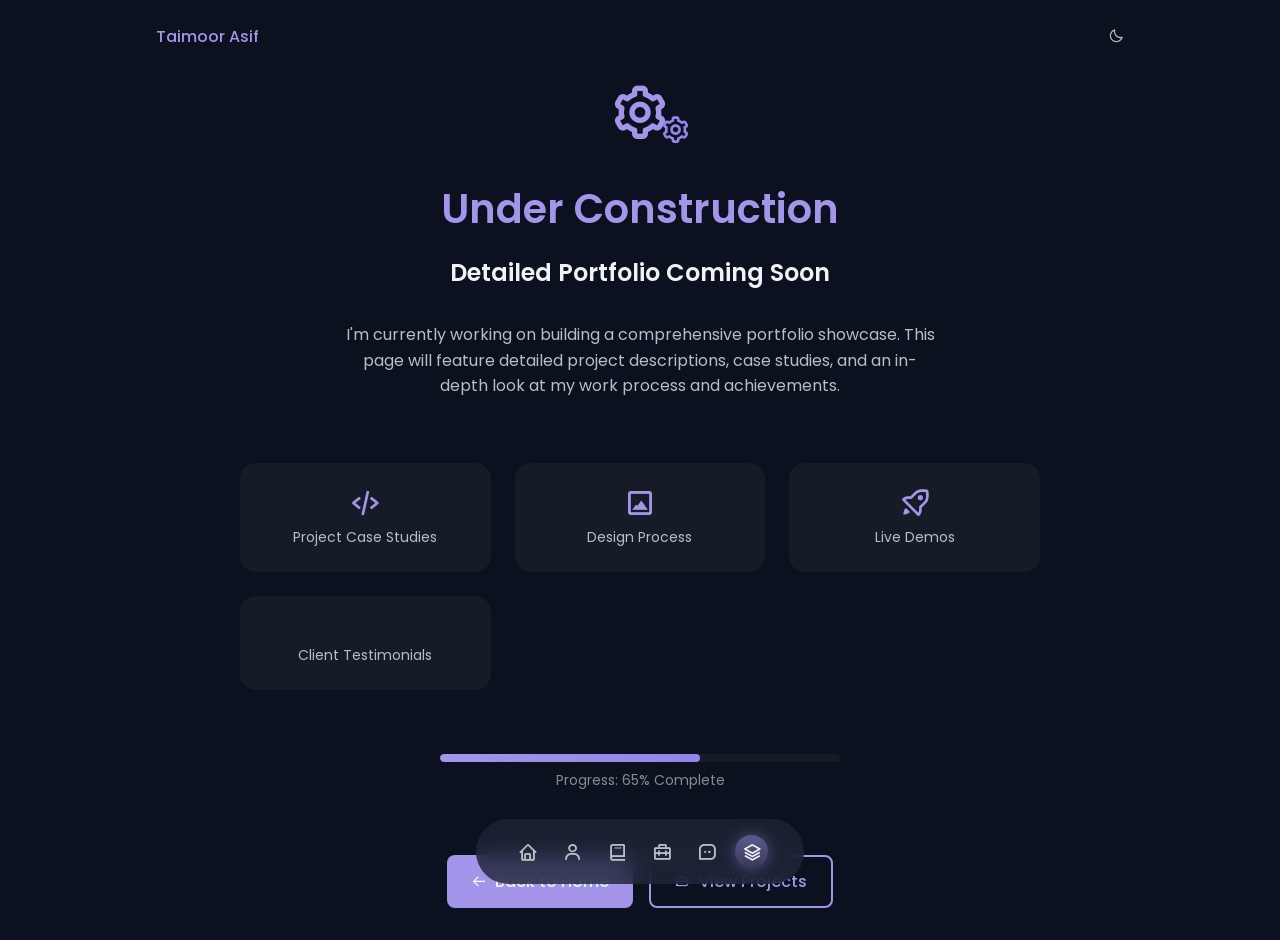
==== under-construction.html @ b2de9fee "undercunstruction page now" ====
<!DOCTYPE html>
<html lang="en">

<head>
    <meta charset="UTF-8">
    <meta name="viewport" content="width=device-width, initial-scale=1.0">

    <!--=============== FAVICON ===============-->
    <link rel="apple-touch-icon" sizes="180x180" href="assets/favicons/apple-touch-icon.png">
    <link rel="icon" type="image/png" sizes="32x32" href="assets/favicons/favicon-32x32.png">
    <link rel="icon" type="image/png" sizes="16x16" href="assets/favicons/favicon-16x16.png">
    <link rel="manifest" href="assets/favicons/site.webmanifest">
    <link rel="mask-icon" href="assets/favicons/safari-pinned-tab.svg" color="#5bbad5">
    <link rel="shortcut icon" href="assets/favicons/favicon.png">
    <meta name="msapplication-TileColor" content="#da532c">
    <meta name="msapplication-config" content="assets/favicons/browserconfig.xml">
    <meta name="theme-color" content="#a789d4">

    <!--=============== BOXICONS ===============-->
    <link href='https://unpkg.com/boxicons@2.1.2/css/boxicons.min.css' rel='stylesheet'>

    <!--=============== CSS ===============-->
    <link rel="stylesheet" href="assets/css/styles.css">

    <title>Under Construction - Taimoor's Portfolio</title>
    
    <style>
        /* Under Construction Page Specific Styles */
        .construction-container {
            min-height: 100vh;
            display: flex;
            flex-direction: column;
            justify-content: center;
            align-items: center;
            padding: 2rem;
            text-align: center;
            background: var(--body-color);
        }

        .construction-icon {
            font-size: 8rem;
            color: var(--first-color);
            margin-bottom: 2rem;
            animation: pulse 2s ease-in-out infinite;
        }

        @keyframes pulse {
            0%, 100% {
                transform: scale(1);
                opacity: 1;
            }
            50% {
                transform: scale(1.1);
                opacity: 0.8;
            }
        }

        .construction-title {
            font-size: var(--biggest-font-size);
            color: var(--first-color);
            margin-bottom: 1rem;
        }

        .construction-subtitle {
            font-size: var(--h2-font-size);
            color: var(--title-color);
            margin-bottom: 2rem;
        }

        .construction-description {
            font-size: var(--normal-font-size);
            color: var(--text-color);
            max-width: 600px;
            margin-bottom: 2rem;
            line-height: 1.6;
        }

        .construction-features {
            display: grid;
            grid-template-columns: repeat(auto-fit, minmax(200px, 1fr));
            gap: 1.5rem;
            margin: 2rem 0;
            width: 100%;
            max-width: 800px;
        }

        .construction-feature {
            background: var(--container-color);
            padding: 1.5rem;
            border-radius: 1rem;
            text-align: center;
            transition: 0.3s;
        }

        .construction-feature:hover {
            transform: translateY(-5px);
            box-shadow: 0 4px 16px hsla(var(--first-hue), var(--sat), var(--lig), 0.2);
        }

        .construction-feature-icon {
            font-size: 2rem;
            color: var(--first-color);
            margin-bottom: 0.5rem;
        }

        .construction-feature-text {
            font-size: var(--small-font-size);
            color: var(--text-color);
        }

        .construction-progress {
            width: 100%;
            max-width: 400px;
            margin: 2rem 0;
        }

        .progress-bar {
            width: 100%;
            height: 8px;
            background: var(--container-color);
            border-radius: 4px;
            overflow: hidden;
            margin-bottom: 0.5rem;
        }

        .progress-fill {
            height: 100%;
            background: linear-gradient(90deg, var(--first-color), var(--first-color-alt));
            border-radius: 4px;
            animation: progress 2s ease-out forwards;
        }

        @keyframes progress {
            from {
                width: 0%;
            }
            to {
                width: 65%;
            }
        }

        .progress-text {
            font-size: var(--small-font-size);
            color: var(--text-color-light);
        }

        .construction-buttons {
            display: flex;
            gap: 1rem;
            flex-wrap: wrap;
            justify-content: center;
            margin-top: 2rem;
        }

        .back-button {
            display: inline-flex;
            align-items: center;
            gap: 0.5rem;
            padding: 0.75rem 1.5rem;
            background: var(--first-color);
            color: var(--title-color);
            border-radius: 0.5rem;
            font-weight: var(--font-medium);
            transition: 0.3s;
        }

        .back-button:hover {
            background: var(--first-color-alt);
            transform: translateY(-2px);
        }

        .contact-button {
            display: inline-flex;
            align-items: center;
            gap: 0.5rem;
            padding: 0.75rem 1.5rem;
            background: transparent;
            color: var(--first-color);
            border: 2px solid var(--first-color);
            border-radius: 0.5rem;
            font-weight: var(--font-medium);
            transition: 0.3s;
        }

        .contact-button:hover {
            background: var(--first-color);
            color: var(--title-color);
        }

        /* Gear animation */
        .gear-container {
            position: relative;
            margin-bottom: 2rem;
        }

        .gear {
            font-size: 4rem;
            color: var(--first-color);
            animation: rotate 4s linear infinite;
        }

        .gear-small {
            font-size: 2rem;
            color: var(--first-color-alt);
            position: absolute;
            top: 50%;
            right: -20px;
            animation: rotate-reverse 3s linear infinite;
        }

        @keyframes rotate {
            from {
                transform: rotate(0deg);
            }
            to {
                transform: rotate(360deg);
            }
        }

        @keyframes rotate-reverse {
            from {
                transform: rotate(360deg);
            }
            to {
                transform: rotate(0deg);
            }
        }

        /* Responsive */
        @media screen and (max-width: 768px) {
            .construction-icon {
                font-size: 5rem;
            }

            .construction-title {
                font-size: var(--h1-font-size);
            }

            .construction-features {
                grid-template-columns: 1fr;
            }
        }
    </style>
</head>

<body>
    <!--=============== HEADER ===============-->
    <header class="header" id="header">
        <nav class="nav container">
            <a href="index.html" class="nav__logo">Taimoor Asif</a>

            <div class="nav__menu">
                <ul class="nav__list">
                    <li class="nav__item">
                        <a href="index.html" class="nav__link">
                            <i class='bx bx-home'></i>
                        </a>
                    </li>

                    <li class="nav__item">
                        <a href="index.html#about" class="nav__link">
                            <i class='bx bx-user'></i>
                        </a>
                    </li>

                    <li class="nav__item">
                        <a href="index.html#skills" class="nav__link">
                            <i class='bx bx-book'></i>
                        </a>
                    </li>

                    <li class="nav__item">
                        <a href="index.html#work" class="nav__link">
                            <i class='bx bx-briefcase-alt-2'></i>
                        </a>
                    </li>
                    
                    <li class="nav__item">
                        <a href="index.html#contact" class="nav__link">
                            <i class='bx bx-message-square-dots'></i>
                        </a>
                    </li>

                    <li class="nav__item">
                        <a href="detail-portfolio.html" class="nav__link active-link">
                            <i class='bx bx-layer'></i>
                        </a>
                    </li>
                </ul>
            </div>

            <!--=============== theme change button ===============-->
            <i class='bx bx-moon change-theme change-theme-button' id="theme-button"></i>

        </nav>
    </header>

    <div class="construction-container" style="padding-top: 5rem;">
        <div class="gear-container">
            <i class='bx bx-cog gear'></i>
            <i class='bx bx-cog gear-small'></i>
        </div>

        <h1 class="construction-title">Under Construction</h1>
        <h2 class="construction-subtitle">Detailed Portfolio Coming Soon</h2>

        <p class="construction-description">
            I'm currently working on building a comprehensive portfolio showcase. This page will feature detailed project descriptions, case studies, and an in-depth look at my work process and achievements.
        </p>

        <div class="construction-features">
            <div class="construction-feature">
                <i class='bx bx-code-alt construction-feature-icon'></i>
                <p class="construction-feature-text">Project Case Studies</p>
            </div>
            <div class="construction-feature">
                <i class='bx bx-image-alt construction-feature-icon'></i>
                <p class="construction-feature-text">Design Process</p>
            </div>
            <div class="construction-feature">
                <i class='bx bx-rocket construction-feature-icon'></i>
                <p class="construction-feature-text">Live Demos</p>
            </div>
            <div class="construction-feature">
                <i class='bx bx-testimonial construction-feature-icon'></i>
                <p class="construction-feature-text">Client Testimonials</p>
            </div>
        </div>

        <div class="construction-progress">
            <div class="progress-bar">
                <div class="progress-fill"></div>
            </div>
            <p class="progress-text">Progress: 65% Complete</p>
        </div>

        <div class="construction-buttons">
            <a href="index.html" class="back-button">
                <i class='bx bx-arrow-back'></i>
                Back to Home
            </a>
            <a href="index.html#work" class="contact-button">
                <i class='bx bx-folder-open'></i>
                View Projects
            </a>
        </div>
    </div>

    <!--=============== SWIPER JS ===============-->
    <script src="assets/js/scrollreveal.min.js"></script>
    <script src="assets/js/swiper-bundle.min.js"></script>
    <script src="assets/js/mixitup.min.js"></script>

    <!--=============== MAIN JS ===============-->
    <script src="assets/js/main.js"></script>
</body>

</html>
---- assets/css/styles.css ----
/*=============== GOOGLE FONTS ===============*/
@import url("https://fonts.googleapis.com/css2?family=Poppins:wght@400;500;600&display=swap");

/*=============== VARIABLES CSS ===============*/
:root {
  --header-height: 3.5rem;

  /*========== Colors ==========*/
  /*Color mode HSL(hue, saturation, lightness)*/
  /*   
        Purple: hsl(250, 66%, 75%)
        Blue: hsl(207, 90%, 72%)
        Pink: hsl(356, 66%, 75%)
        Teal: hsl(174, 63%, 62%)
  */
  --first-hue: 250;
  --sat: 66%;
  --lig: 75%;
  --second-hue: 219;
  --first-color: hsl(var(--first-hue), var(--sat), var(--lig));
  --first-color-alt: hsl(var(--first-hue), var(--sat), 71%); /* -4% */
  --title-color: hsl(var(--second-hue), 15%, 95%);
  --text-color: hsl(var(--second-hue), 8%, 75%);
  --text-color-light: hsl(var(--second-hue), 4%, 55%);
  --body-color: hsl(var(--second-hue), 48%, 8%);
  --container-color: hsl(var(--second-hue), 32%, 12%);

  /*========== Font and typography ==========*/
  /*.5rem = 8px | 1rem = 16px ...*/
  --body-font: "Poppins", sans-serif;
  --biggest-font-size: 1.75rem;
  --h1-font-size: 1.5rem;
  --h2-font-size: 1.25rem;
  --h3-font-size: 1rem;
  --normal-font-size: 0.938rem;
  --small-font-size: 0.813rem;
  --smaller-font-size: 0.75rem;
  --tiny-font-size: 0.625rem;

  /*========== Font weight ==========*/
  --font-medium: 500;
  --font-semibold: 600;

  /*========== z index ==========*/
  --z-tooltip: 10;
  --z-fixed: 100;
  --z-modal: 1000;
}

/* Responsive typography */
@media screen and (min-width: 968px) {
  :root {
    --biggest-font-size: 2.5rem;
    --h1-font-size: 2.25rem;
    --h2-font-size: 1.5rem;
    --h3-font-size: 1.25rem;
    --normal-font-size: 1rem;
    --small-font-size: 0.875rem;
    --smaller-font-size: 0.813rem;
  }
}

/*=============== BASE ===============*/
* {
  box-sizing: border-box;
  padding: 0;
  margin: 0;
}

html {
  scroll-behavior: smooth;
}

body,
button,
input,
textarea {
  font-family: var(--body-font);
  font-size: var(--normal-font-size);
}

body {
  background-color: var(--body-color);
  color: var(--text-color);
  transition: 0.4s; /* for light mode animation */
}

h1,
h2,
h3 {
  color: var(--title-color);
  font-weight: var(--font-semibold);
}

ul {
  list-style: none;
}

a {
  text-decoration: none;
}

button {
  cursor: pointer;
  border: none;
  outline: none;
}

img {
  max-width: 100%;
  height: auto;
}

/*=============== THEME ===============*/
.change__theme {
  font-size: 1.25rem;
  cursor: pointer;
  transition: 0.3s;
}

.change__theme:hover {
  color: var(--first-color);
}

/*========== Variables light theme ==========*/
body.light-theme {
  --title-color: hsl(var(--second-hue), 15%, 15%);
  --text-color: hsl(var(--second-hue), 8%, 35%);
  --body-color: hsl(var(--second-hue), 100%, 99%);
  --container-color: #e9e9e9;
}

/*========== 
    Color changes in some parts of 
    the website, in light theme
==========*/
.light-theme .scroll-header {
  box-shadow: 0 2px 4px hsla(0, 0%, 1%, 0.1);
}

.light-theme .nav__menu {
  background-color: hsla(var(--second-hue), 32%, 90%, 0.8);
}

.light-theme .section__subtitle {
  color: var(--text-color);
}

.light-theme .home__social-link {
  box-shadow: 0 2px 16px hsla(var(--second-hue), 48%, 8%, 0.1);
}

.light-theme .home__social-link::after,
.light-theme .footer__social-link {
  background-color: var(--title-color);
}

.light-theme .home__social-link,
.light-theme .home__scroll,
.light-theme .button,
.light-theme .button:hover,
.light-theme .active-work,
.light-theme .footer__title,
.light-theme .footer__link,
.light-theme .footer__copy {
  color: var(--title-color);
}

.light-theme .about__box {
  box-shadow: 0 2px 16px hsla(var(--second-hue), 48%, 8%, 0.1);
}

.light-theme .button,
.light-theme .skills__content,
.light-theme .services__card,
.light-theme .work__card,
.light-theme .testimonial__card,
.light-theme .contact__card,
.light-theme .contact__form-div {
  box-shadow: 0 2px 16px hsla(var(--second-hue), 48%, 8%, 0.1);
}

.light-theme::-webkit-scrollbar {
  background-color: hsl(var(--second-hue), 8%, 80%);
}
/*=============== REUSABLE CSS CLASSES ===============*/
.container {
  max-width: 968px;
  margin-left: 1rem;
  margin-right: 1rem;
}

.grid {
  display: grid;
  gap: 1.25rem;
}

.main {
  overflow: hidden;
}

.section {
  padding: 4.5rem 0 1rem;
}

.section__title,
.section__subtitle {
  text-align: center;
}

.section__title {
  font-size: var(--h2-font-size);
  color: var(--first-color);
  margin-bottom: 2rem;
}

.section__subtitle {
  display: block;
  font-size: var(--smaller-font-size);
  color: var(--text-color-light);
}

/*=============== HEADER & NAV===============*/
.header {
  position: fixed;
  top: 0;
  left: 0;
  width: 100%;
  /* height: var(--header-height); */
  background-color: var(--body-color);
  z-index: var(--z-fixed);
  transition: 0.4s;
}

.nav {
  height: var(--header-height);
  display: flex;
  justify-content: space-between;
  align-items: center;
}

.nav__logo {
  color: var(--first-color);
  font-weight: var(--font-medium);
  transition: 0.4s;
}

.nav__logo:hover {
  color: var(--first-color-alt);
}

.nav__menu {
  position: fixed;
  bottom: 1rem;
  background-color: hsla(var(--second-hue), 32%, 16%, 0.8);
  width: 90%;
  border-radius: 4rem;
  padding: 1rem 2.25rem;
  backdrop-filter: blur(10px);
  transition: 0.4s;
}

.nav__list {
  display: flex;
  justify-content: space-between;
  align-items: center;
}

.nav__link {
  color: var(--text-color);
  font-size: 1.25rem;
  padding: 0.4rem;
  font-weight: var(--font-medium);
  text-decoration: none;
  transition: 0.4s;
  display: flex;
  border-radius: 5rem;
}

/* Active link */
.active-link {
  background: linear-gradient(
    180deg,
    hsla(var(--first-hue), var(--sat), var(--lig), 0.5),
    hsla(var(--first-hue), var(--sat), var(--lig), 0.2)
  );
  box-shadow: 0 0 16px hsla(var(--first-hue), var(--sat), var(--lig), 0.4);
  border-radius: 5rem;

  color: var(--title-color);
}

/* Change background header */
.scroll-header {
  box-shadow: 0 4px 4px hsla(0, 0%, 4%, 0.3);
}

/*=============== HOME ===============*/
.home__container {
  position: relative;
  row-gap: 4.5rem;
  padding-top: 2rem;
}

.home__data {
  text-align: center;
}

.home__greeting,
.home__education {
  font-size: var(--small-font-size);
  font-weight: var(--font-medium);
}

.home__greeting {
  display: block;
  color: var(--title-color);
  margin-bottom: 0.25rem;
}

.home__education {
  color: var(--text-color);
  margin-bottom: 2.5rem;
}

.home__name {
  font-size: var(--biggest-font-size);
  color: var(--first-color);
}

.home__img {
  width: 160px;
}

.home__handle {
  justify-self: center;
  width: 190px;
  height: 293px;
  background: linear-gradient(
    180deg,
    hsla(var(--first-hue), var(--sat), var(--lig), 0.5),
    hsla(var(--first-hue), var(--sat), var(--lig), 0.1)
  );

  border-radius: 10rem 10rem 1rem 1rem;
  display: flex;
  align-items: flex-end;
  justify-content: center;
  overflow: hidden;
}

.home__button {
  display: flex;
  justify-content: center;
  align-items: center;
  gap: 1rem;
}

.home__social,
.home__scroll {
  position: absolute;
}

.home__social {
  bottom: 4rem;
  left: 0;
  display: grid;
  row-gap: 0.5rem;
}

.home__social-link {
  width: max-content;
  background-color: var(--container-color);
  color: var(--first-color);
  padding: 0.25rem;
  border-radius: 0.5rem;
  display: flex;
  font-size: 1rem;
  transition: 0.4s;
}

.home__social-link:hover {
  background-color: var(--first-color);
  color: #ffffff;
}

.home__social::after {
  content: "";
  width: 32px;
  height: 1px;
  background-color: var(--first-color);
  transform: rotate(90deg) translate(16px, 4px);
}

.home__scroll {
  color: var(--first-color);
  right: -1.5rem;
  bottom: 4rem;
  display: grid;
  row-gap: 2.25rem;
  justify-items: center;
}

.home__scroll-icon {
  font-size: 1.25rem;
}

.home__scroll-name {
  font-size: var(--smaller-font-size);
  transform: rotate(-90deg);
}

/*=============== BUTTONS ===============*/
.button {
  display: inline-block;
  background-color: var(--first-color);
  color: var(--body-color);
  padding: 0.75rem 1rem;
  border-radius: 0.8rem;
  font-weight: var(--font-medium);
  transition: 0.4s;
}

.button:hover {
  background-color: var(--first-color-alt);
  color: var(--body-color);
}

.button--ghost {
  background-color: transparent;
  color: var(--first-color);
  border: 1px solid var(--first-color);
}

/*=============== ABOUT ===============*/
.about__container {
  row-gap: 2.5rem;
}

.about__img {
  width: 220px;
  border-radius: 1.5rem;
  justify-self: center;
}

.about__data {
  text-align: center;
}

.about__info {
  display: grid;
  grid-template-columns: repeat(3, 1fr);
  gap: 0.5rem;
  margin-bottom: 2rem;
}

.about__box {
  background-color: var(--container-color);
  border-radius: 0.75rem;
  padding: 0.75rem 0.5rem;
}

.about__icon {
  font-size: 1.5rem;
  color: var(--first-color);
  margin-bottom: 0.5rem;
}

.about__title {
  font-size: var(--small-font-size);
}

.about__subtitle {
  font-size: var(--tiny-font-size);
}

.about__description {
  margin-bottom: 2rem;
}

/*=============== SKILLS ===============*/
.skills__container {
  row-gap: 2rem;
  padding-top: 1rem;
}

.skills__content {
  background-color: var(--container-color);
  padding: 1.5rem;
  border-radius: 1.25rem;
}

.skills__title {
  font-size: var(--normal-font-size);
  font-weight: var(--font-medium);
  color: var(--first-color);
  text-align: center;
  margin-bottom: 1.5rem;
}

.skills__box {
  display: flex;
  justify-content: center;
  column-gap: 2.5rem;
}

.skills__group {
  display: grid;
  align-content: flex-start;
  row-gap: 1rem;
}

.skills__data {
  display: flex;
  column-gap: 0.5rem;
}

.skills .bxs-badge-check {
  font-size: 1rem;
  color: var(--first-color);
}

.skills__name {
  font-size: var(--normal-font-size);
  font-weight: var(--font-medium);
  line-height: 18px;
}

.skills__level {
  font-size: var(--small-font-size);
}

/*=============== SERVICES ===============*/
.services__container {
  grid-template-columns: repeat(2, 1fr);
  gap: 1.5rem;
  padding-top: 1rem;
}

.services__card {
  background-color: var(--container-color);
  padding: 3rem 1.5rem 1.5em;
  border-radius: 1.25rem;
}

.services__title {
  font-size: var(--h3-font-size);
  margin-bottom: 2.5rem;
}

.services__button {
  color: var(--first-color);
  font-size: var(--small-font-size);
  display: flex;
  align-items: center;
  column-gap: 0.25rem;
  cursor: pointer;
}

.services__button:hover .services__icon {
  transform: translateX(0.25rem);
}

.services__icon {
  font-size: 1rem;
  transition: 0.4s;
}

/* Services modal */
.services__modal {
  position: fixed;
  inset: 0;
  background-color: hsl(var(--second-hue), 28%, 16%, 0.7);
  padding: 2rem 1rem;
  display: grid;
  place-items: center;
  transition: 0.4s;
  z-index: var(--z-modal);
  visibility: hidden;
  opacity: 0;
}

.services__modal-content {
  background-color: var(--body-color);
  padding: 4.5rem 1.5rem 2.5rem;
  border-radius: 1.5rem;
  position: relative;
}

.services__modal-title,
.services__modal-description {
  text-align: center;
}

.services__modal-title {
  font-size: var(--h3-font-size);
  color: var(--first-color);
  margin-bottom: 1rem;
}

.services__modal-description {
  font-size: var(--small-font-size);
  margin-bottom: 2rem;
}

.services__modal-list {
  display: grid;
  row-gap: 0.75rem;
}

.services__modal-item {
  display: flex;
  align-items: flex-start;
  column-gap: 0.5rem;
}

.services__modal-icon {
  font-size: 1.5rem;
  color: var(--first-color);
}

.services__modal-info {
  font-size: var(--small-font-size);
}

.services__modal-close {
  position: absolute;
  top: 1.5rem;
  right: 1.5rem;
  font-size: 1.5rem;
  color: var(--first-color);
  cursor: pointer;
}
/*Active modal*/

.active-modal {
  visibility: visible;
  opacity: 1;
}

/*=============== WORK ===============*/

.work__container {
  padding-top: 1rem;
}

.work__filters {
  display: flex;
  justify-content: center;
  align-items: center;
  column-gap: 0.75rem;
  margin-bottom: 2rem;
}

.work__item {
  cursor: pointer;
  color: var(--title-color);
  padding: 0.25rem 0.75rem;
  font-weight: var(--font-medium);
  border-radius: 0.5rem;
}

.work__card {
  background-color: var(--container-color);
  padding: 1rem;
  border-radius: 1rem;
}

.work__img {
  border-radius: 1rem;
  margin-bottom: 0.75rem;
}

.work__title {
  font-size: var(--normal-font-size);
  font-weight: var(--font-medium);
  margin-bottom: 0.25rem;
}

.work__button {
  width: max-content;
  color: var(--first-color);
  font-size: var(--small-font-size);
  display: flex;
  align-items: center;
  column-gap: 0.25rem;
  cursor: pointer;
}

.work__button:hover .work__icon {
  transform: translateX(0.25rem);
}

.work__icon {
  font-size: 1rem;
  transition: 0.4s;
}

/* Active item work*/
.active-work {
  background-color: var(--first-color);
  color: var(--body-color);
}

/*=============== TESTIMONIAL ===============*/
.testimonial__card {
  background-color: var(--container-color);
  padding: 1.25rem 1.5rem;
  border-radius: 1.5rem;
  margin-bottom: 3rem;
}

.testimonial__img {
  width: 60px;
  border-radius: 3rem;
  margin-bottom: 1rem;
}

.testimonial__name {
  font-size: var(--normal-font-size);
  font-weight: var(--font-medium);
  margin-bottom: 0.25rem;
}

.testimonial__description {
  font-size: var(--small-font-size);
  margin-bottom: 0.15rem;
}

/* Swiper class */
.swiper-pagination-bullet {
  background-color: var(--text-color-light);
}

.swiper-pagination-bullet-active {
  background-color: var(--first-color);
}

/*=============== CONTACT ===============*/
.contact__container {
  row-gap: 3rem;
  padding-bottom: 3rem;
}

.contact__title {
  text-align: center;
  font-size: var(--h3-font-size);
  margin-bottom: 1.5rem;
}

.contact__info {
  display: grid;
  gap: 1rem;
}

.contact__card {
  background-color: var(--container-color);
  padding: 2rem 1rem;
  border-radius: 0.75rem;
  text-align: center;
}

.contact__card-icon {
  font-size: 2rem;
  color: var(--title-color);
  margin-bottom: 0.25rem;
}

.contact__card-title,
.contact__card-data {
  font-size: var(--small-font-size);
}

.contact__card-title {
  font-weight: var(--font-medium);
}

.contact__card-data {
  display: block;
  margin-bottom: 0.75rem;
}

.contact__button {
  color: var(--first-color);
  font-size: var(--small-font-size);
  display: flex;
  align-items: center;
  justify-content: center;
  column-gap: 0.25rem;
  cursor: pointer;
}

.contact__button:hover .contact__button-icon {
  transform: translateX(0.25rem);
}

.contact__button-icon {
  font-size: 1rem;
  transition: 0.4s;
}

.contact__form-div {
  position: relative;
  margin-bottom: 2rem;
  height: 4rem;
}

.contact__form-input {
  position: absolute;
  top: 0;
  left: 0;
  width: 100%;
  height: 100%;
  border: 2px solid var(--text-color-light);
  background: none;
  border-radius: 0.75rem;
  padding: 1.5rem;
  font-size: var(--normal-font-size);
  color: var(--text-color);
  outline: none;
  z-index: 1;
}

.contact__form-tag {
  position: absolute;
  top: -0.75rem;
  left: 1.25rem;
  font-size: var(--smaller-font-size);
  padding: 0.25rem;
  background-color: var(--body-color);
  z-index: 10;
}

.contact__form-area {
  height: 17rem;
}

.contact__form-area textarea {
  resize: none;
}
/*=============== FOOTER ===============*/
.footer {
  background-color: var(--first-color);
}

.footer__container {
  padding: 2rem 0 6rem;
}

.footer__title,
.footer__link {
  color: var(--body-color);
}

.footer__title {
  text-align: center;
  margin-bottom: 2rem;
}

.footer__list {
  display: flex;
  justify-content: center;
  align-items: center;
  column-gap: 1.5rem;
  margin-bottom: 2rem;
}

.footer__social {
  display: flex;
  justify-content: center;
  align-items: center;
  column-gap: 1.25rem;
}

.footer__social-link {
  background-color: var(--body-color);
  color: var(--first-color);
  padding: 0.35rem;
  border-radius: 0.25rem;
  font-size: 1rem;
  display: inline-flex;
}

.footer__copy {
  display: block;
  margin-top: 4.5rem;
  color: var(--container-color);
  text-align: center;
  font-size: var(--smaller-font-size);
  margin-bottom: 2rem;
}

/*=============== SCROLL BAR ===============*/
::-webkit-scrollbar {
  width: 0.5rem;
  border-radius: 0.5rem;
  background-color: var(--container-color);
}

::-webkit-scrollbar-track {
  border-radius: 1.5rem;
}

::-webkit-scrollbar-thumb {
  background-color: var(--first-color);
  border-radius: 0.5rem;
}

::-webkit-scrollbar-thumb:hover {
  background-color: var(--first-color-alt);
}

/*=============== BREAKPOINTS ===============*/
/* For small devices */
@media screen and (max-width: 320px) {
  .nav__menu {
    padding: 1rem 1.5rem;
  }

  .home__button {
    flex-direction: column;
  }

  .home__handle {
    width: 150px;
    height: 253px;
  }

  .home__img {
    width: 130px;
  }

  .about__info {
    grid-template-columns: repeat(2, 1fr);
  }

  .skills__box {
    column-gap: 1rem;
  }

  .skills__name {
    font-size: var(--small-font-size);
  }

  .skills__level {
    font-size: var(--smaller-font-size);
  }

  .services__container {
    grid-template-columns: 145px;
    justify-content: center;
  }

  .work__item {
    font-size: var(--small-font-size);
  }

  .work__filters {
    column-gap: 0.25rem;
  }
}

@media screen and (min-width: 435px) {
  .work__container {
    justify-content: center;
    grid-template-columns: repeat(2, 1fr);
  }

  .work__img {
    width: 100%;
  }
}

/* For medium devices */
@media screen and (min-width: 630px) {
  .nav__menu {
    width: 328px;
    left: 0;
    right: 0;
    margin: 0 auto;
  }

  .about__info {
    grid-template-columns: repeat(3, 180px);
    justify-content: center;
  }

  .about__description {
    padding: 1rem 5rem;
    width: 600px;
    margin: 0 auto 2rem auto;
  }

  .about__box {
    padding: 1.75rem 0.95rem;
  }

  .skills__container {
    justify-content: center;
  }

  .skills__content {
    padding: 4rem 3rem;
  }

  .skills__title {
    font-size: var(--h3-font-size);
    margin-bottom: 1.5rem;
  }

  .skills__box {
    column-gap: 5.5rem;
  }

  .services__container {
    grid-template-columns: repeat(3, 177px);
    justify-content: center;
  }

  .services__modal-content {
    width: 500px;
    padding: 3.5rem 2.5rem 2.5rem;
  }

  .services__modal-description {
    padding: 0 3.5rem;
  }

  .work__container {
    justify-content: center;
    grid-template-columns: repeat(2, 1fr);
  }

  .work__img {
    width: 100%;
  }

  .testimonial__container {
    width: 600px;
    margin: auto;
  }

  .contact__container {
    display: grid;
    grid-template-columns: 220px 340px;
    column-gap: 2rem;
    justify-content: center;
  }

  .contact__info {
    grid-template-columns: 200px;
    gap: 1rem;
  }

  .contact__form {
    width: 340px;
  }
  /* .contact__info {
    grid-template-columns: 350px;
    justify-content: center;
  }

  .contact__form {
    width: 360px;
    margin: 0 auto;
  } */
}

/* @media screen and (min-width: 767px) {
  /* .work__container {
    grid-template-columns: repeat(2, max-content);
  } */

/* .contact__info {
    grid-template-columns: 300px;
  }

  .contact__container {
    grid-template-columns: repeat(2, 325px);
    justify-content: center;
  }
} */

/* For large devices */
@media screen and (min-width: 992px) {
  .container {
    margin-left: auto;
    margin-right: auto;
  }

  .section {
    padding: 6.5rem 0 1rem;
  }

  .section__title {
    margin-bottom: 3.5rem;
  }

  .nav {
    height: calc(var(--header-height) + 1rem);
  }

  .home__handle {
    width: 290px;
    height: 400px;
  }

  .home__img {
    width: 220px;
  }
  .home__social-link {
    padding: 0.4rem;
    font-size: 1.25rem;
  }

  .home__social::after {
    transform: rotate(90deg) translate(16px, -1px);
  }

  .home__scroll-icon {
    font-size: 2rem;
  }

  .about__container {
    grid-template-columns: repeat(2, 1fr);
    align-items: center;
    column-gap: 4rem;
  }

  .about__img {
    width: 350px;
  }

  .about__data {
    text-align: initial;
  }

  .about__info {
    justify-content: initial;
    gap: 2rem;
  }

  .about__box {
    text-align: center;
    padding: 1rem 1.25rem;
  }

  .about__description {
    padding: 0 4rem 0 0;
    margin-bottom: 2.5rem;
  }

  .skills__container {
    grid-template-columns: repeat(2, 460px);
    column-gap: 3rem;
  }

  .skills__title {
    margin-bottom: 3.5rem;
  }

  .services__container {
    grid-template-columns: repeat(3, 300px);
    column-gap: 2rem;
  }

  .services__card {
    padding: 5rem 2rem 1.5rem;
  }

  .work__container {
    grid-template-columns: repeat(3, 1fr);
    gap: 1rem;
  }

  .work__card {
    padding: 1rem;
  }

  .work__img {
    margin-bottom: 2rem;
  }

  .work__title {
    margin-bottom: 0.5rem;
  }

  .testimonial__container {
    width: 970px;
  }

  .testimonial__card {
    padding: 1.5rem 2rem;
  }

  .contact__info {
    grid-template-columns: 430px;
    gap: 1rem;
  }

  .contact__form {
    width: 430px;
  }

  .contact__form-area {
    height: 18rem;
  }

  .contact__container {
    grid-template-columns: repeat(2, 430px);
    column-gap: 6rem;
  }

  .footer__social-link {
    font-size: 1.25rem;
    padding: 0.4rem;
    border-radius: 0.5rem;
  }
}
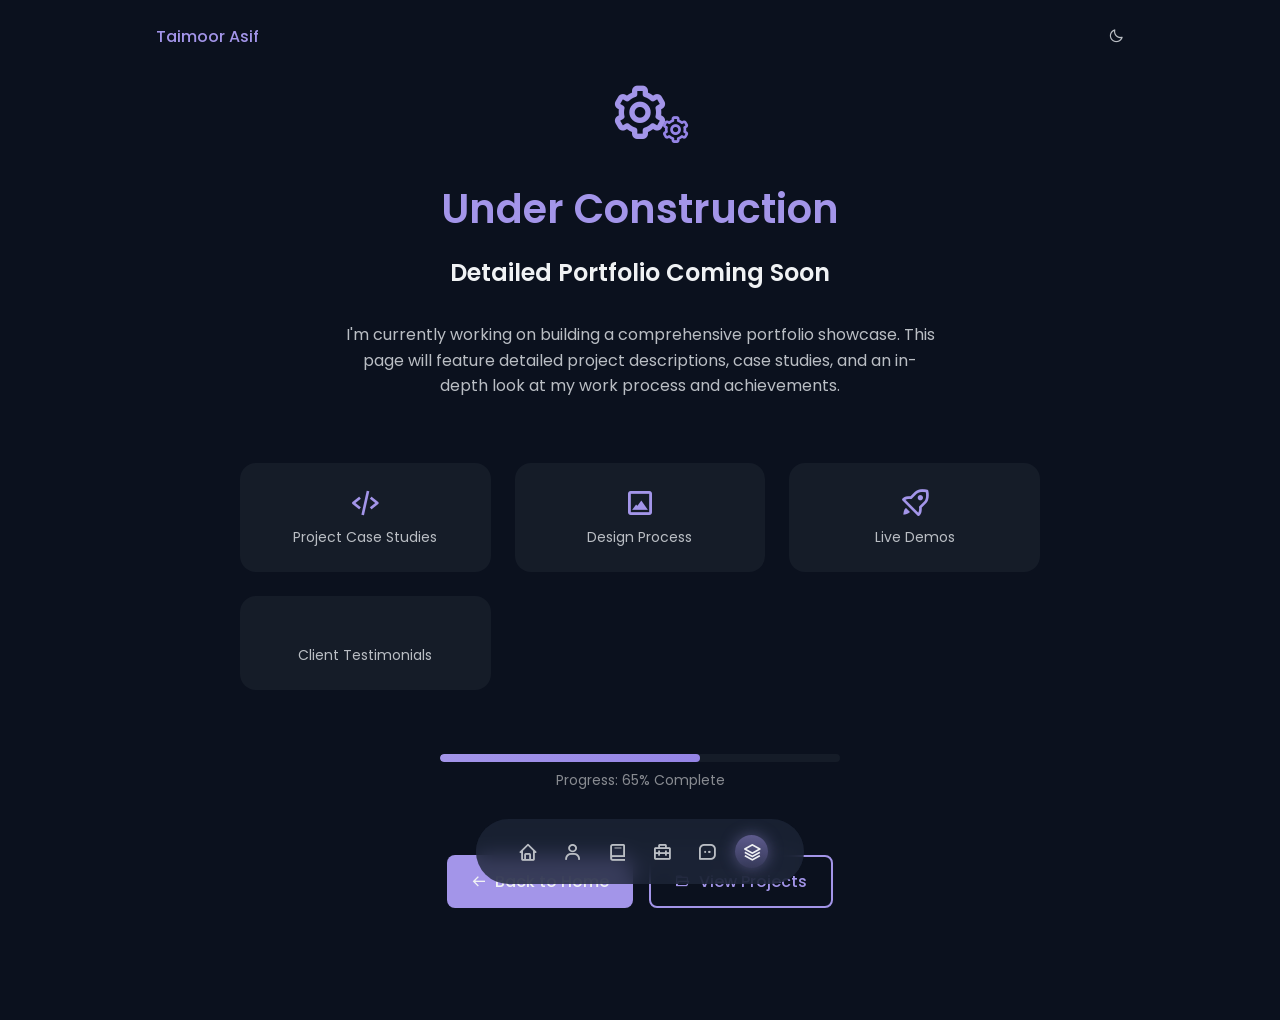
==== commit 258f695b: "bottom padding" ====
--- a/under-construction.html
+++ b/under-construction.html
@@ -32,7 +32,7 @@
             flex-direction: column;
             justify-content: center;
             align-items: center;
-            padding: 2rem;
+            padding: 7rem 2rem;
             text-align: center;
             background: var(--body-color);
         }
